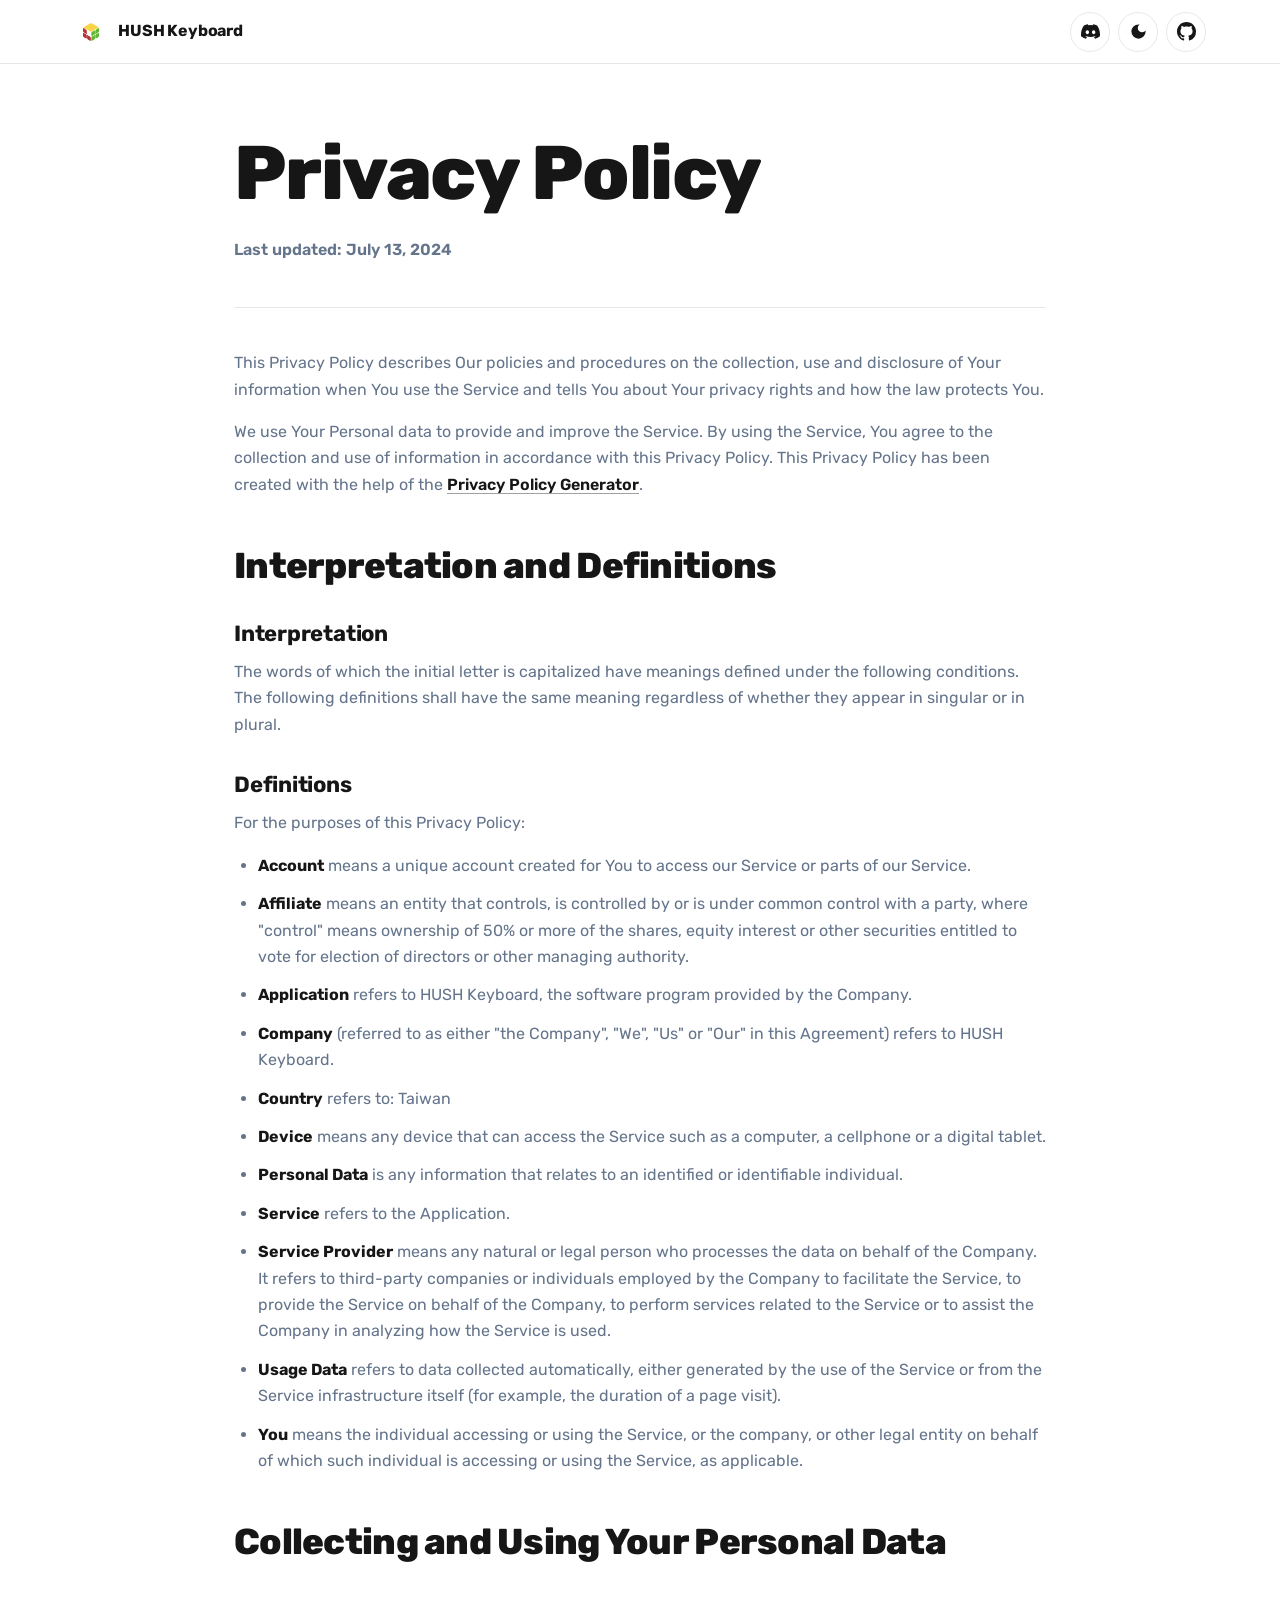
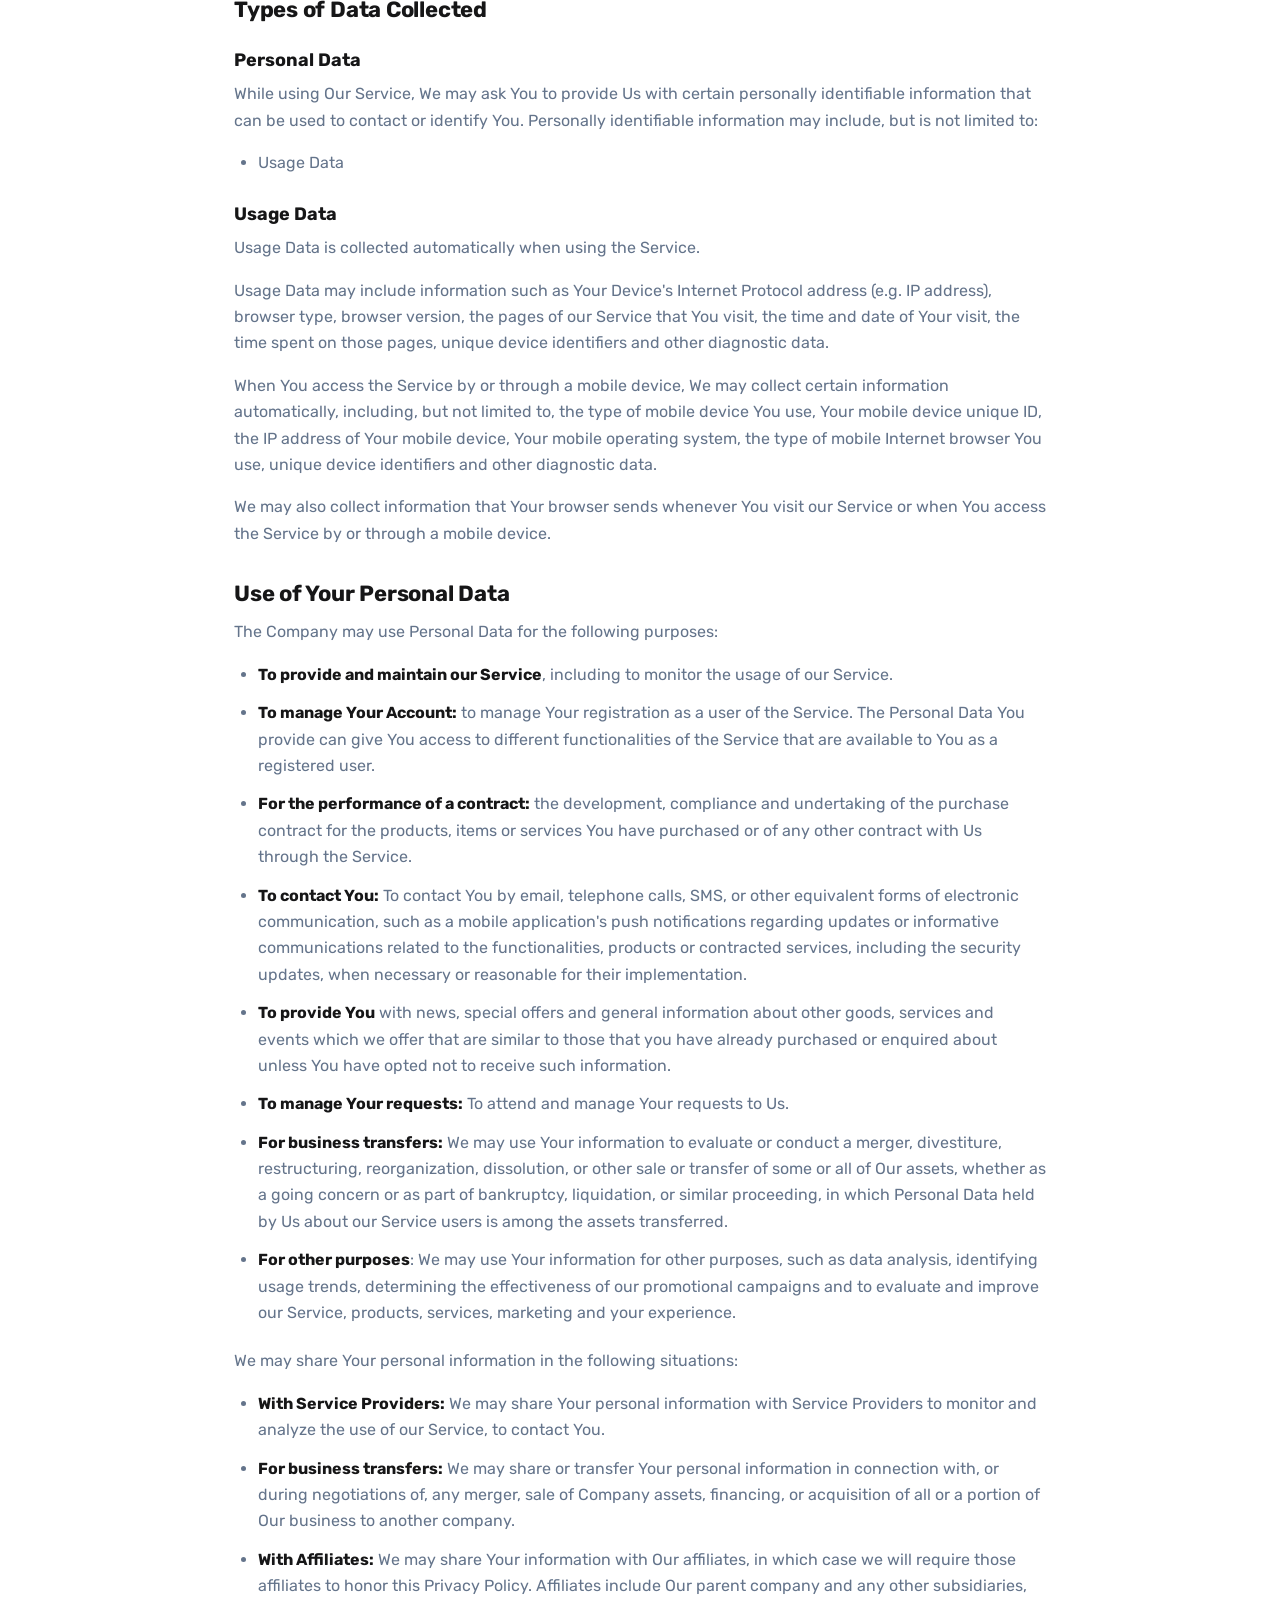
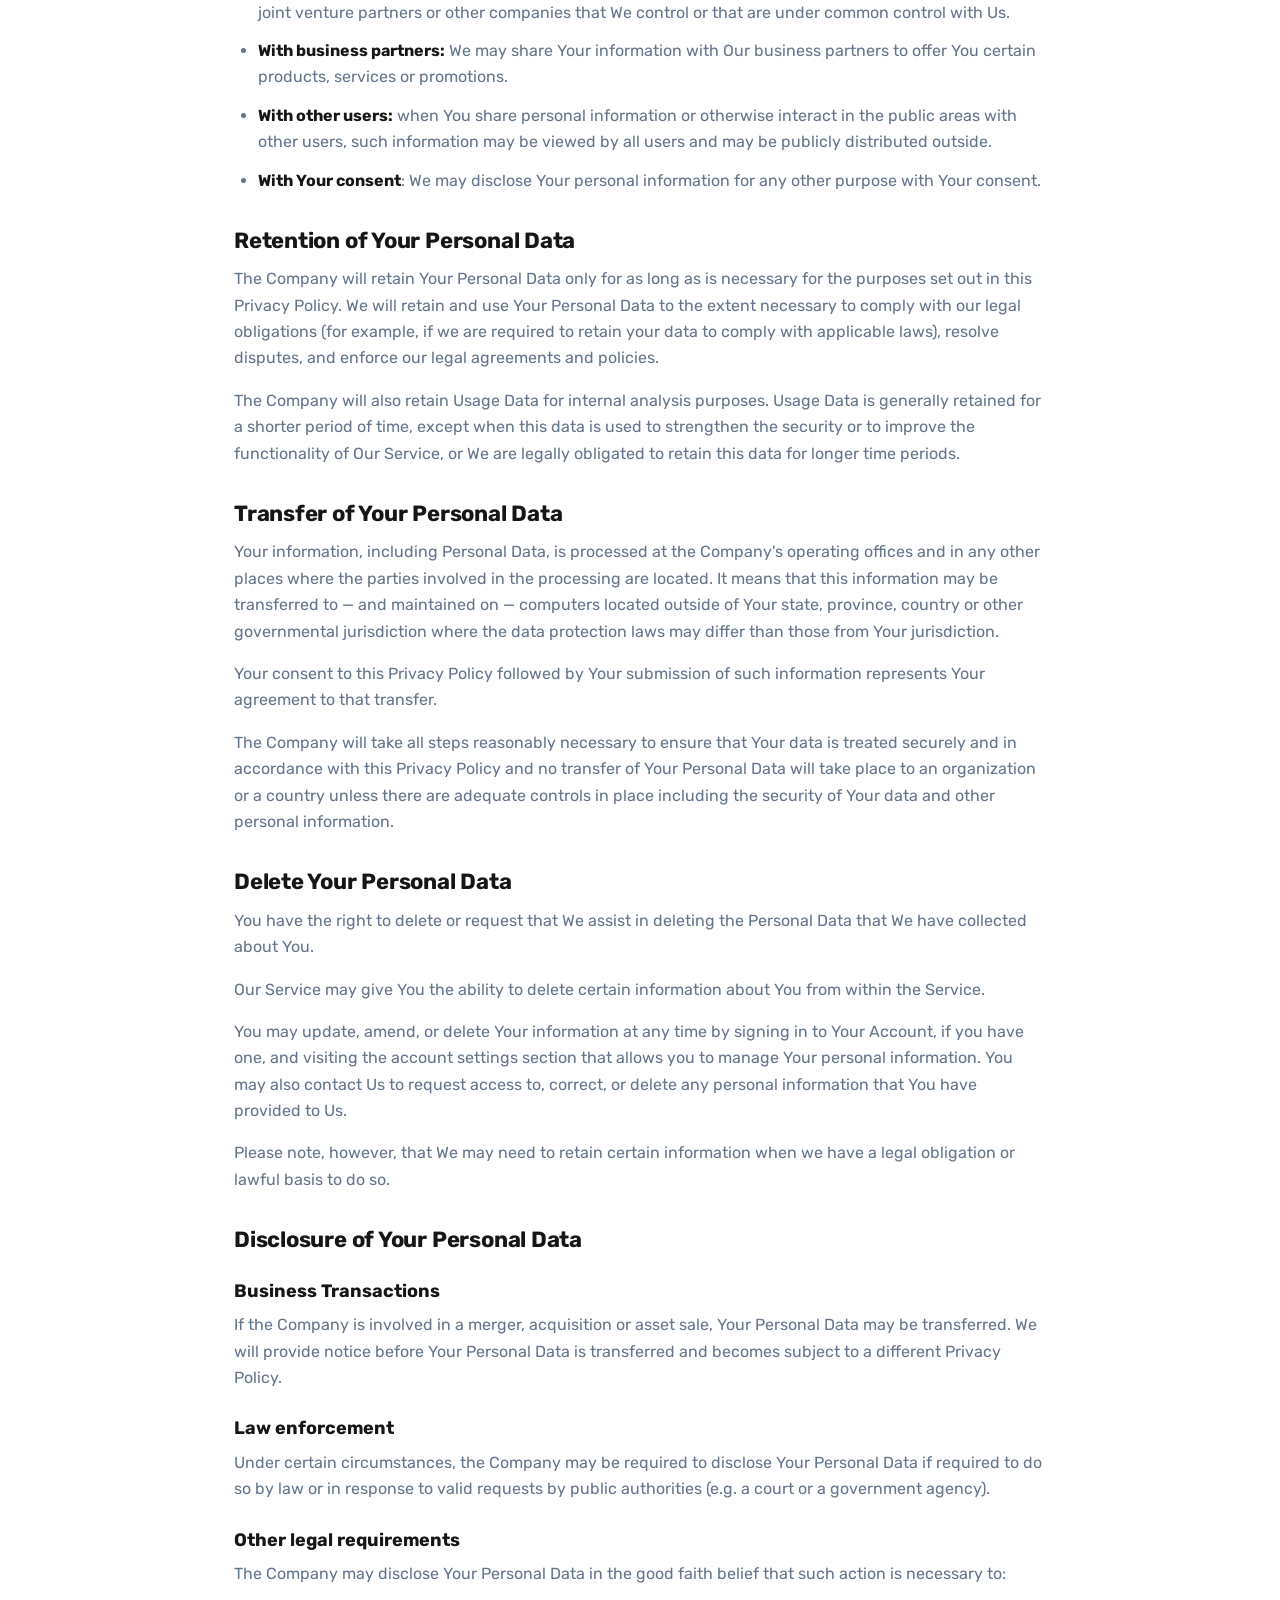
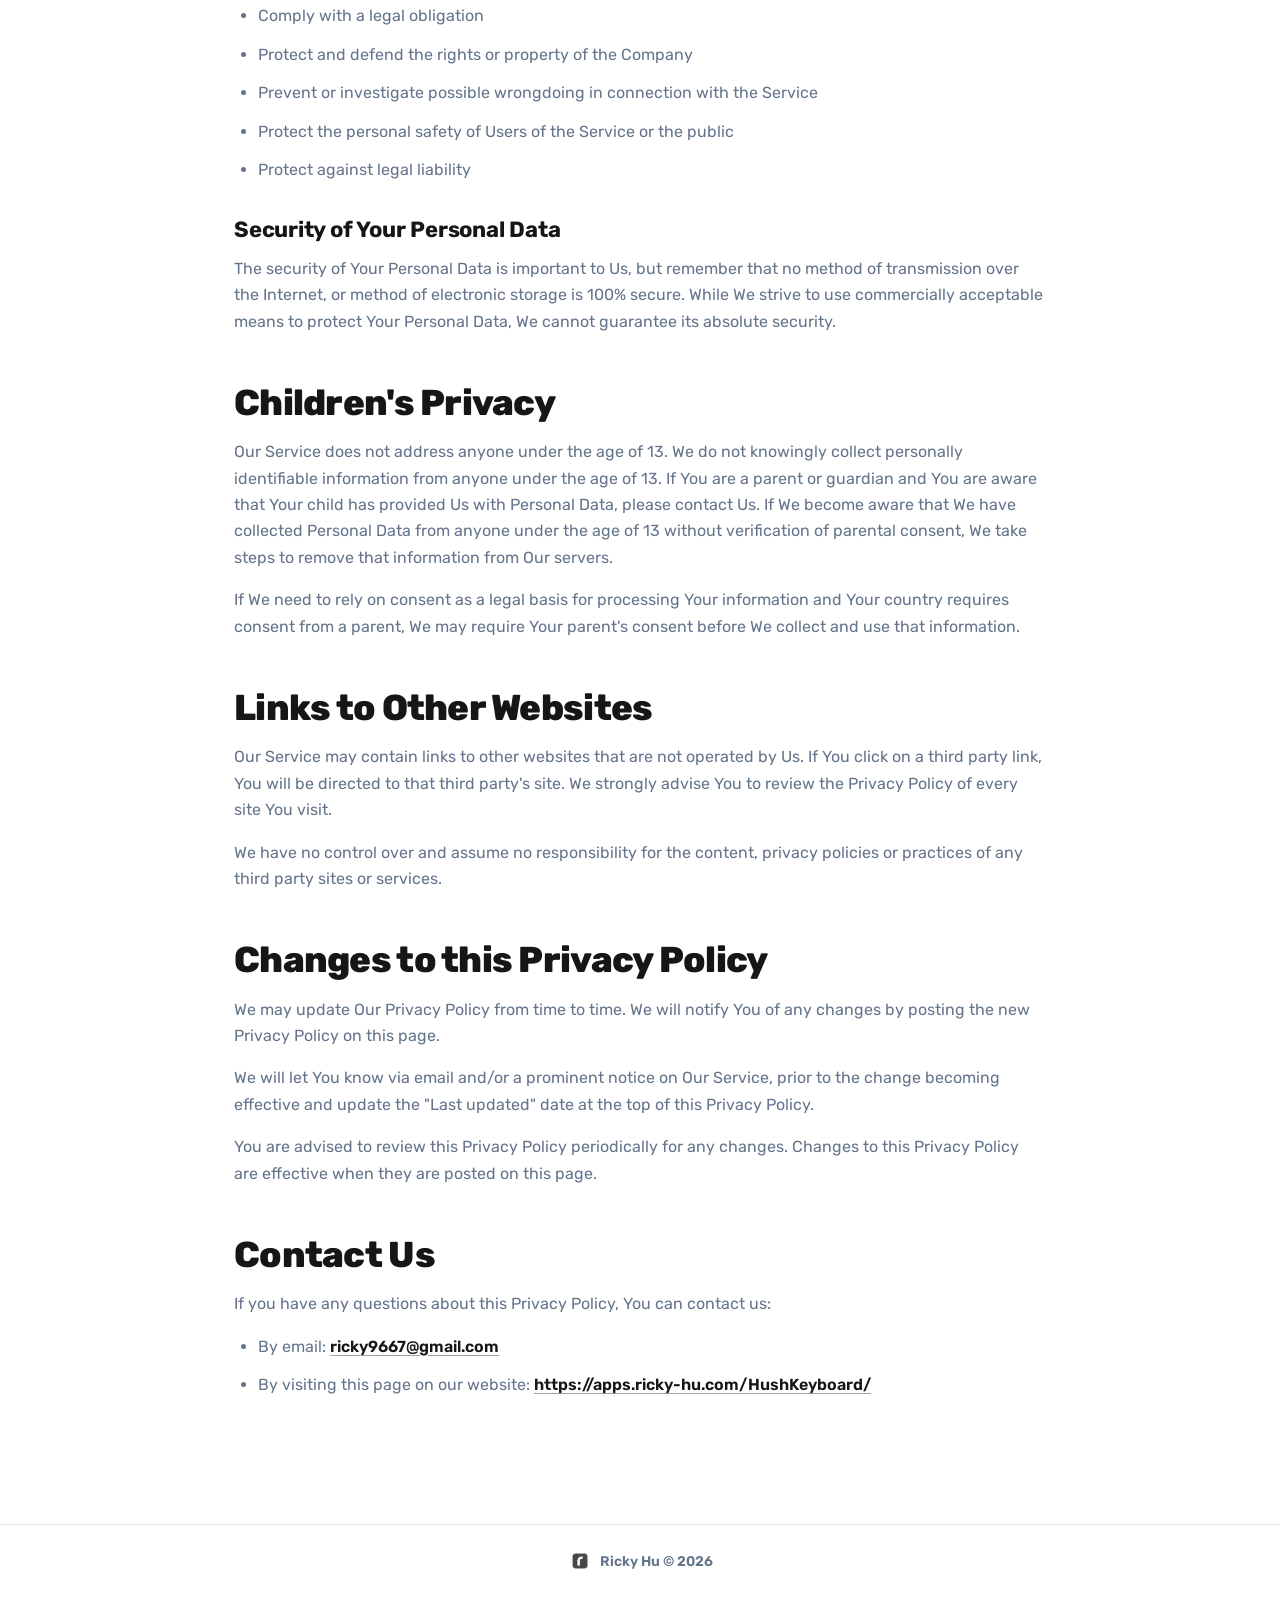
==== privacy-policy.html @ 712c488b "feat: implement privacy policy website from privacy-policy.md" ====
<!doctype html>
<html lang="en">

<head>
  <meta charset="utf-8" />
  <meta name="viewport" content="width=device-width, initial-scale=1" />
  <meta name="description" content="Privacy Policy for HUSH Keyboard, a Rubik's Cube notation keyboard for Android." />
  <meta name="theme-color" content="#ffffff" />
  <title>Privacy Policy — HUSH Keyboard</title>
  <link rel="icon" href="assets/icon.png" />
  <link rel="preconnect" href="https://fonts.googleapis.com" />
  <link rel="preconnect" href="https://fonts.gstatic.com" crossorigin />
  <link href="https://fonts.googleapis.com/css2?family=Rubik:wght@400;600;700;800&display=swap" rel="stylesheet" />
  <style>
    :root {
      color-scheme: light;
      --bg: oklch(100% 0 89.88);
      --surface: oklch(98.42% 0.0034 247.86);
      --fg: oklch(20.06% 0.002 286.22);
      --muted: oklch(55.44% 0.0407 257.42);
      --border: oklch(92.76% 0.0058 264.53);
      --accent: oklch(29.39% 0.0036 286.18);
      --accent-on: oklch(100% 0 89.88);
      --font-display: "Rubik", system-ui, -apple-system, "Segoe UI", Arial, sans-serif;
      --font-body: "Rubik", system-ui, -apple-system, "Segoe UI", Arial, sans-serif;
      --space-2: 8px;
      --space-6: 24px;
      --tracking-display: -0.02em;
      --focus-ring: 0 0 0 2px var(--bg), 0 0 0 4px var(--accent);
      --container-max: 1180px;
      --container-gutter-desktop: 24px;
      --container-gutter-phone: 16px;
    }

    html[data-theme="dark"] {
      color-scheme: dark;
      --bg: oklch(0% 0 0);
      --surface: oklch(20.06% 0.002 286.22);
      --fg: oklch(98.42% 0.0034 247.86);
      --muted: oklch(74.39% 0.0298 254.06);
      --border: color-mix(in oklab, var(--fg), transparent 84%);
      --accent: oklch(100% 0 89.88);
      --accent-on: oklch(0% 0 0);
    }

    * {
      box-sizing: border-box;
    }

    html {
      scroll-behavior: smooth;
    }

    body {
      margin: 0;
      background: var(--bg);
      color: var(--fg);
      font: 400 16px/1.65 var(--font-body);
      -webkit-font-smoothing: antialiased;
      text-rendering: optimizeLegibility;
    }

    img {
      display: block;
      max-width: 100%;
    }

    a {
      color: inherit;
      -webkit-tap-highlight-color: transparent;
    }

    :focus-visible {
      outline: none;
      box-shadow: var(--focus-ring);
    }

    .site-header {
      position: sticky;
      top: 0;
      z-index: 20;
      height: 64px;
      border-bottom: 1px solid var(--border);
      background: color-mix(in oklab, var(--bg), transparent 12%);
      backdrop-filter: blur(14px);
      -webkit-backdrop-filter: blur(14px);
    }

    .header-inner {
      width: min(100%, var(--container-max));
      height: 100%;
      margin: auto;
      padding: 0 24px;
      display: flex;
      align-items: center;
      justify-content: space-between;
    }

    .brand {
      display: inline-flex;
      align-items: center;
      gap: 10px;
      text-decoration: none;
      font-weight: 700;
      letter-spacing: -0.01em;
    }

    .brand img {
      width: 34px;
      height: 34px;
    }

    .header-actions {
      display: flex;
      gap: 8px;
    }

    .icon-button {
      width: 40px;
      height: 40px;
      display: grid;
      place-items: center;
      border: 1px solid var(--border);
      border-radius: 50%;
      background: transparent;
      color: var(--fg);
      cursor: pointer;
      transition: background 150ms, transform 150ms;
    }

    .icon-button:hover {
      background: var(--surface);
      transform: translateY(-1px);
    }

    .icon-button .icon {
      width: 19px;
      height: 19px;
      line-height: 1;
    }

    main {
      width: min(100%, 860px);
      margin: auto;
      padding: 72px 24px 104px;
    }

    .policy-header {
      margin-bottom: 42px;
      padding-bottom: 28px;
      border-bottom: 1px solid var(--border);
    }

    .policy-header h1 {
      margin: 0;
      font: 800 clamp(42px, 7vw, 76px)/0.98 var(--font-display);
      letter-spacing: var(--tracking-display);
      text-wrap: balance;
    }

    .policy-updated {
      margin: 44px 0 0;
      color: var(--muted);
      font-weight: 600;
    }

    .policy-content h2 {
      margin: 48px 0 16px;
      font: 800 clamp(26px, 3vw, 36px)/1.12 var(--font-display);
      letter-spacing: var(--tracking-display);
      text-wrap: balance;
    }

    .policy-content h3 {
      margin: 34px 0 12px;
      font-size: 22px;
      line-height: 1.2;
      letter-spacing: -0.01em;
    }

    .policy-content h4 {
      margin: 26px 0 10px;
      font-size: 18px;
      line-height: 1.25;
    }

    .policy-content p,
    .policy-content li {
      color: var(--muted);
    }

    .policy-content p {
      margin: 0 0 16px;
    }

    .policy-content ul {
      margin: 0 0 22px;
      padding-left: 24px;
    }

    .policy-content li {
      margin: 0 0 12px;
    }

    .policy-content strong {
      color: var(--fg);
      font-weight: 700;
    }

    .policy-content a {
      color: var(--fg);
      font-weight: 600;
      text-decoration-color: color-mix(in oklab, var(--fg), transparent 60%);
      text-underline-offset: 3px;
    }

    .site-footer {
      display: flex;
      align-items: center;
      justify-content: center;
      gap: var(--space-2);
      border-top: 1px solid var(--border);
      padding: var(--space-6) var(--container-gutter-desktop);
      color: var(--muted);
      font-family: var(--font-body);
      font-size: 14px;
      font-weight: 600;
    }

    .site-footer img {
      width: auto;
      height: 24px;
      opacity: .72;
    }

    .site-footer p {
      margin: 0;
    }

    .site-footer a {
      color: inherit;
      text-decoration: none;
    }

    .site-footer a:hover {
      color: var(--fg);
    }

    @media (max-width: 640px) {
      .site-header {
        height: 58px;
      }

      .header-inner {
        padding-inline: 16px;
      }

      .brand span {
        display: none;
      }

      main {
        padding: 48px 16px 80px;
      }

      .site-footer {
        padding-inline: var(--container-gutter-phone);
      }
    }

    @media (prefers-reduced-motion: reduce) {
      html {
        scroll-behavior: auto;
      }

      *,
      *::before,
      *::after {
        animation-duration: .01ms !important;
        animation-delay: 0ms !important;
        transition-duration: .01ms !important;
      }

      .icon-button:hover {
        transform: none;
      }
    }
  </style>
</head>

<body>
  <header class="site-header" data-od-id="header">
    <div class="header-inner">
      <a class="brand" href="index.html" aria-label="HUSH Keyboard home">
        <img src="assets/icon.png" alt="" />
        <span>HUSH Keyboard</span>
      </a>
      <div class="header-actions">
        <a class="icon-button" href="https://discord.com/invite/GjfMKprt7q" target="_blank" rel="noopener noreferrer"
          aria-label="Join our Discord">
          <svg class="icon" viewBox="0 0 16 16" aria-hidden="true">
            <path fill="currentColor"
              d="M13.545 2.907a13.2 13.2 0 0 0-3.257-1.011a.05.05 0 0 0-.052.025c-.141.25-.297.577-.406.833a12.2 12.2 0 0 0-3.658 0a8 8 0 0 0-.412-.833a.05.05 0 0 0-.052-.025c-1.125.194-2.22.534-3.257 1.011a.04.04 0 0 0-.021.018C.356 6.024-.213 9.047.066 12.032q.003.022.021.037a13.3 13.3 0 0 0 3.995 2.02a.05.05 0 0 0 .056-.019q.463-.63.818-1.329a.05.05 0 0 0-.01-.059l-.018-.011a9 9 0 0 1-1.248-.595a.05.05 0 0 1-.02-.066l.015-.019q.127-.095.248-.195a.05.05 0 0 1 .051-.007c2.619 1.196 5.454 1.196 8.041 0a.05.05 0 0 1 .053.007q.121.1.248.195a.05.05 0 0 1-.004.085a8 8 0 0 1-1.249.594a.05.05 0 0 0-.03.03a.05.05 0 0 0 .003.041c.24.465.515.909.817 1.329a.05.05 0 0 0 .056.019a13.2 13.2 0 0 0 4.001-2.02a.05.05 0 0 0 .021-.037c.334-3.451-.559-6.449-2.366-9.106a.03.03 0 0 0-.02-.019m-8.198 7.307c-.789 0-1.438-.724-1.438-1.612s.637-1.613 1.438-1.613c.807 0 1.45.73 1.438 1.613c0 .888-.637 1.612-1.438 1.612m5.316 0c-.788 0-1.438-.724-1.438-1.612s.637-1.613 1.438-1.613c.807 0 1.451.73 1.438 1.613c0 .888-.631 1.612-1.438 1.612" />
          </svg>
        </a>
        <button class="icon-button" id="theme-toggle" type="button" aria-label="Switch to dark theme"
          aria-pressed="false">
          <svg class="icon" id="theme-icon" viewBox="0 0 24 24" aria-hidden="true">
            <path fill="currentColor"
              d="M12 21q-3.75 0-6.375-2.625T3 12t2.625-6.375T12 3q.35 0 .688.025t.662.075q-1.025.725-1.638 1.888T11.1 7.5q0 2.25 1.575 3.825T16.5 12.9q1.375 0 2.525-.613T20.9 10.65q.05.325.075.662T21 12q0 3.75-2.625 6.375T12 21" />
          </svg>
        </button>
        <a class="icon-button" href="https://github.com/ricky9667/HushKeyboard" target="_blank"
          rel="noopener noreferrer" aria-label="View HUSH Keyboard on GitHub">
          <svg class="icon" viewBox="0 0 16 16" aria-hidden="true">
            <path fill="currentColor"
              d="M8 0C3.58 0 0 3.58 0 8c0 3.54 2.29 6.53 5.47 7.59c.4.07.55-.17.55-.38c0-.19-.01-.82-.01-1.49c-2.01.37-2.53-.49-2.69-.94c-.09-.23-.48-.94-.82-1.13c-.28-.15-.68-.52-.01-.53c.63-.01 1.08.58 1.23.82c.72 1.21 1.87.87 2.33.66c.07-.52.28-.87.51-1.07c-1.78-.2-3.64-.89-3.64-3.95c0-.87.31-1.59.82-2.15c-.08-.2-.36-1.02.08-2.12c0 0 .67-.21 2.2.82c.64-.18 1.32-.27 2-.27s1.36.09 2 .27c1.53-1.04 2.2-.82 2.2-.82c.44 1.1.16 1.92.08 2.12c.51.56.82 1.27.82 2.15c0 3.07-1.87 3.75-3.65 3.95c.29.25.54.73.54 1.48c0 1.07-.01 1.93-.01 2.2c0 .21.15.46.55.38A8.01 8.01 0 0 0 16 8c0-4.42-3.58-8-8-8" />
          </svg>
        </a>
      </div>
    </div>
  </header>

  <main>
    <article class="policy-content">
      <header class="policy-header">
        <h1>Privacy Policy</h1>
        <br />
        <p class="policy-updated">Last updated: July 13, 2024</p>
      </header>

      <p>This Privacy Policy describes Our policies and procedures on the collection, use and disclosure of Your
        information when You use the Service and tells You about Your privacy rights and how the law protects You.</p>
      <p>We use Your Personal data to provide and improve the Service. By using the Service, You agree to the collection
        and use of information in accordance with this Privacy Policy. This Privacy Policy has been created with the
        help of the <a href="https://www.termsfeed.com/privacy-policy-generator/" target="_blank"
          rel="noopener noreferrer">Privacy Policy Generator</a>.</p>

      <h2>Interpretation and Definitions</h2>
      <h3>Interpretation</h3>
      <p>The words of which the initial letter is capitalized have meanings defined under the following conditions. The
        following definitions shall have the same meaning regardless of whether they appear in singular or in plural.
      </p>

      <h3>Definitions</h3>
      <p>For the purposes of this Privacy Policy:</p>
      <ul>
        <li><strong>Account</strong> means a unique account created for You to access our Service or parts of our
          Service.</li>
        <li><strong>Affiliate</strong> means an entity that controls, is controlled by or is under common control with a
          party, where "control" means ownership of 50% or more of the shares, equity interest or other securities
          entitled to vote for election of directors or other managing authority.</li>
        <li><strong>Application</strong> refers to HUSH Keyboard, the software program provided by the Company.</li>
        <li><strong>Company</strong> (referred to as either "the Company", "We", "Us" or "Our" in this Agreement) refers
          to HUSH Keyboard.</li>
        <li><strong>Country</strong> refers to: Taiwan</li>
        <li><strong>Device</strong> means any device that can access the Service such as a computer, a cellphone or a
          digital tablet.</li>
        <li><strong>Personal Data</strong> is any information that relates to an identified or identifiable individual.
        </li>
        <li><strong>Service</strong> refers to the Application.</li>
        <li><strong>Service Provider</strong> means any natural or legal person who processes the data on behalf of the
          Company. It refers to third-party companies or individuals employed by the Company to facilitate the Service,
          to provide the Service on behalf of the Company, to perform services related to the Service or to assist the
          Company in analyzing how the Service is used.</li>
        <li><strong>Usage Data</strong> refers to data collected automatically, either generated by the use of the
          Service or from the Service infrastructure itself (for example, the duration of a page visit).</li>
        <li><strong>You</strong> means the individual accessing or using the Service, or the company, or other legal
          entity on behalf of which such individual is accessing or using the Service, as applicable.</li>
      </ul>

      <h2>Collecting and Using Your Personal Data</h2>
      <h3>Types of Data Collected</h3>
      <h4>Personal Data</h4>
      <p>While using Our Service, We may ask You to provide Us with certain personally identifiable information that can
        be used to contact or identify You. Personally identifiable information may include, but is not limited to:</p>
      <ul>
        <li>Usage Data</li>
      </ul>

      <h4>Usage Data</h4>
      <p>Usage Data is collected automatically when using the Service.</p>
      <p>Usage Data may include information such as Your Device's Internet Protocol address (e.g. IP address), browser
        type, browser version, the pages of our Service that You visit, the time and date of Your visit, the time spent
        on those pages, unique device identifiers and other diagnostic data.</p>
      <p>When You access the Service by or through a mobile device, We may collect certain information automatically,
        including, but not limited to, the type of mobile device You use, Your mobile device unique ID, the IP address
        of Your mobile device, Your mobile operating system, the type of mobile Internet browser You use, unique device
        identifiers and other diagnostic data.</p>
      <p>We may also collect information that Your browser sends whenever You visit our Service or when You access the
        Service by or through a mobile device.</p>

      <h3>Use of Your Personal Data</h3>
      <p>The Company may use Personal Data for the following purposes:</p>
      <ul>
        <li><strong>To provide and maintain our Service</strong>, including to monitor the usage of our Service.</li>
        <li><strong>To manage Your Account:</strong> to manage Your registration as a user of the Service. The Personal
          Data You provide can give You access to different functionalities of the Service that are available to You as
          a registered user.</li>
        <li><strong>For the performance of a contract:</strong> the development, compliance and undertaking of the
          purchase contract for the products, items or services You have purchased or of any other contract with Us
          through the Service.</li>
        <li><strong>To contact You:</strong> To contact You by email, telephone calls, SMS, or other equivalent forms of
          electronic communication, such as a mobile application's push notifications regarding updates or informative
          communications related to the functionalities, products or contracted services, including the security
          updates, when necessary or reasonable for their implementation.</li>
        <li><strong>To provide You</strong> with news, special offers and general information about other goods,
          services and events which we offer that are similar to those that you have already purchased or enquired about
          unless You have opted not to receive such information.</li>
        <li><strong>To manage Your requests:</strong> To attend and manage Your requests to Us.</li>
        <li><strong>For business transfers:</strong> We may use Your information to evaluate or conduct a merger,
          divestiture, restructuring, reorganization, dissolution, or other sale or transfer of some or all of Our
          assets, whether as a going concern or as part of bankruptcy, liquidation, or similar proceeding, in which
          Personal Data held by Us about our Service users is among the assets transferred.</li>
        <li><strong>For other purposes</strong>: We may use Your information for other purposes, such as data analysis,
          identifying usage trends, determining the effectiveness of our promotional campaigns and to evaluate and
          improve our Service, products, services, marketing and your experience.</li>
      </ul>

      <p>We may share Your personal information in the following situations:</p>
      <ul>
        <li><strong>With Service Providers:</strong> We may share Your personal information with Service Providers to
          monitor and analyze the use of our Service, to contact You.</li>
        <li><strong>For business transfers:</strong> We may share or transfer Your personal information in connection
          with, or during negotiations of, any merger, sale of Company assets, financing, or acquisition of all or a
          portion of Our business to another company.</li>
        <li><strong>With Affiliates:</strong> We may share Your information with Our affiliates, in which case we will
          require those affiliates to honor this Privacy Policy. Affiliates include Our parent company and any other
          subsidiaries, joint venture partners or other companies that We control or that are under common control with
          Us.</li>
        <li><strong>With business partners:</strong> We may share Your information with Our business partners to offer
          You certain products, services or promotions.</li>
        <li><strong>With other users:</strong> when You share personal information or otherwise interact in the public
          areas with other users, such information may be viewed by all users and may be publicly distributed outside.
        </li>
        <li><strong>With Your consent</strong>: We may disclose Your personal information for any other purpose with
          Your consent.</li>
      </ul>

      <h3>Retention of Your Personal Data</h3>
      <p>The Company will retain Your Personal Data only for as long as is necessary for the purposes set out in this
        Privacy Policy. We will retain and use Your Personal Data to the extent necessary to comply with our legal
        obligations (for example, if we are required to retain your data to comply with applicable laws), resolve
        disputes, and enforce our legal agreements and policies.</p>
      <p>The Company will also retain Usage Data for internal analysis purposes. Usage Data is generally retained for a
        shorter period of time, except when this data is used to strengthen the security or to improve the functionality
        of Our Service, or We are legally obligated to retain this data for longer time periods.</p>

      <h3>Transfer of Your Personal Data</h3>
      <p>Your information, including Personal Data, is processed at the Company's operating offices and in any other
        places where the parties involved in the processing are located. It means that this information may be
        transferred to — and maintained on — computers located outside of Your state, province, country or other
        governmental jurisdiction where the data protection laws may differ than those from Your jurisdiction.</p>
      <p>Your consent to this Privacy Policy followed by Your submission of such information represents Your agreement
        to that transfer.</p>
      <p>The Company will take all steps reasonably necessary to ensure that Your data is treated securely and in
        accordance with this Privacy Policy and no transfer of Your Personal Data will take place to an organization or
        a country unless there are adequate controls in place including the security of Your data and other personal
        information.</p>

      <h3>Delete Your Personal Data</h3>
      <p>You have the right to delete or request that We assist in deleting the Personal Data that We have collected
        about You.</p>
      <p>Our Service may give You the ability to delete certain information about You from within the Service.</p>
      <p>You may update, amend, or delete Your information at any time by signing in to Your Account, if you have one,
        and visiting the account settings section that allows you to manage Your personal information. You may also
        contact Us to request access to, correct, or delete any personal information that You have provided to Us.</p>
      <p>Please note, however, that We may need to retain certain information when we have a legal obligation or lawful
        basis to do so.</p>

      <h3>Disclosure of Your Personal Data</h3>
      <h4>Business Transactions</h4>
      <p>If the Company is involved in a merger, acquisition or asset sale, Your Personal Data may be transferred. We
        will provide notice before Your Personal Data is transferred and becomes subject to a different Privacy Policy.
      </p>
      <h4>Law enforcement</h4>
      <p>Under certain circumstances, the Company may be required to disclose Your Personal Data if required to do so by
        law or in response to valid requests by public authorities (e.g. a court or a government agency).</p>
      <h4>Other legal requirements</h4>
      <p>The Company may disclose Your Personal Data in the good faith belief that such action is necessary to:</p>
      <ul>
        <li>Comply with a legal obligation</li>
        <li>Protect and defend the rights or property of the Company</li>
        <li>Prevent or investigate possible wrongdoing in connection with the Service</li>
        <li>Protect the personal safety of Users of the Service or the public</li>
        <li>Protect against legal liability</li>
      </ul>

      <h3>Security of Your Personal Data</h3>
      <p>The security of Your Personal Data is important to Us, but remember that no method of transmission over the
        Internet, or method of electronic storage is 100% secure. While We strive to use commercially acceptable means
        to protect Your Personal Data, We cannot guarantee its absolute security.</p>

      <h2>Children's Privacy</h2>
      <p>Our Service does not address anyone under the age of 13. We do not knowingly collect personally identifiable
        information from anyone under the age of 13. If You are a parent or guardian and You are aware that Your child
        has provided Us with Personal Data, please contact Us. If We become aware that We have collected Personal Data
        from anyone under the age of 13 without verification of parental consent, We take steps to remove that
        information from Our servers.</p>
      <p>If We need to rely on consent as a legal basis for processing Your information and Your country requires
        consent from a parent, We may require Your parent's consent before We collect and use that information.</p>

      <h2>Links to Other Websites</h2>
      <p>Our Service may contain links to other websites that are not operated by Us. If You click on a third party
        link, You will be directed to that third party's site. We strongly advise You to review the Privacy Policy of
        every site You visit.</p>
      <p>We have no control over and assume no responsibility for the content, privacy policies or practices of any
        third party sites or services.</p>

      <h2>Changes to this Privacy Policy</h2>
      <p>We may update Our Privacy Policy from time to time. We will notify You of any changes by posting the new
        Privacy Policy on this page.</p>
      <p>We will let You know via email and/or a prominent notice on Our Service, prior to the change becoming effective
        and update the "Last updated" date at the top of this Privacy Policy.</p>
      <p>You are advised to review this Privacy Policy periodically for any changes. Changes to this Privacy Policy are
        effective when they are posted on this page.</p>

      <h2>Contact Us</h2>
      <p>If you have any questions about this Privacy Policy, You can contact us:</p>
      <ul>
        <li>By email: <a href="mailto:ricky9667@gmail.com">ricky9667@gmail.com</a></li>
        <li>By visiting this page on our website: <a href="https://github.com/ricky9667/HushKeyboard" target="_blank"
            rel="noopener noreferrer">https://apps.ricky-hu.com/HushKeyboard/</a></li>
      </ul>
    </article>
  </main>

  <footer class="site-footer" data-od-id="footer">
    <img src="assets/ricky-hu-logo.png" alt="Ricky Hu logo" />
    <p>
      <a href="https://ricky-hu.com" target="_blank" rel="noopener noreferrer">Ricky Hu</a>
      &copy; <span id="year"></span>
    </p>
  </footer>

  <script>
    (function () {
      var root = document.documentElement;
      var toggle = document.getElementById('theme-toggle');
      var icon = document.getElementById('theme-icon');
      var media = window.matchMedia('(prefers-color-scheme: dark)');
      var stored;
      var darkModeIcon = '<path fill="currentColor" d="M12 21q-3.75 0-6.375-2.625T3 12t2.625-6.375T12 3q.35 0 .688.025t.662.075q-1.025.725-1.638 1.888T11.1 7.5q0 2.25 1.575 3.825T16.5 12.9q1.375 0 2.525-.613T20.9 10.65q.05.325.075.662T21 12q0 3.75-2.625 6.375T12 21" />';
      var lightModeIcon = '<path fill="currentColor" d="M8.463 15.538Q7 14.075 7 12t1.463-3.537T12 7t3.538 1.463T17 12t-1.463 3.538T12 17t-3.537-1.463M5 13H1v-2h4zm18 0h-4v-2h4zM11 5V1h2v4zm0 18v-4h2v4zM6.4 7.75L3.875 5.325L5.3 3.85l2.4 2.5zm12.3 12.4l-2.425-2.525L17.6 16.25l2.525 2.425zM16.25 6.4l2.425-2.525L20.15 5.3l-2.5 2.4zM3.85 18.7l2.525-2.425L7.75 17.6l-2.425 2.525z" />';

      try { stored = localStorage.getItem('hush-theme'); } catch (_) { }

      function applyTheme(theme) {
        var dark = theme === 'dark';
        root.dataset.theme = theme;
        toggle.setAttribute('aria-pressed', String(dark));
        toggle.setAttribute('aria-label', dark ? 'Switch to light theme' : 'Switch to dark theme');
        icon.innerHTML = dark ? lightModeIcon : darkModeIcon;
        document.querySelector('meta[name="theme-color"]').setAttribute('content', dark ? '#000000' : '#ffffff');
      }

      applyTheme(stored === 'light' || stored === 'dark' ? stored : media.matches ? 'dark' : 'light');

      toggle.addEventListener('click', function () {
        var next = root.dataset.theme === 'dark' ? 'light' : 'dark';
        applyTheme(next);
        try { localStorage.setItem('hush-theme', next); } catch (_) { }
      });

      media.addEventListener('change', function (event) {
        try {
          if (localStorage.getItem('hush-theme')) return;
        } catch (_) { }
        applyTheme(event.matches ? 'dark' : 'light');
      });

      document.getElementById('year').textContent = new Date().getFullYear();
    })();
  </script>
</body>

</html>
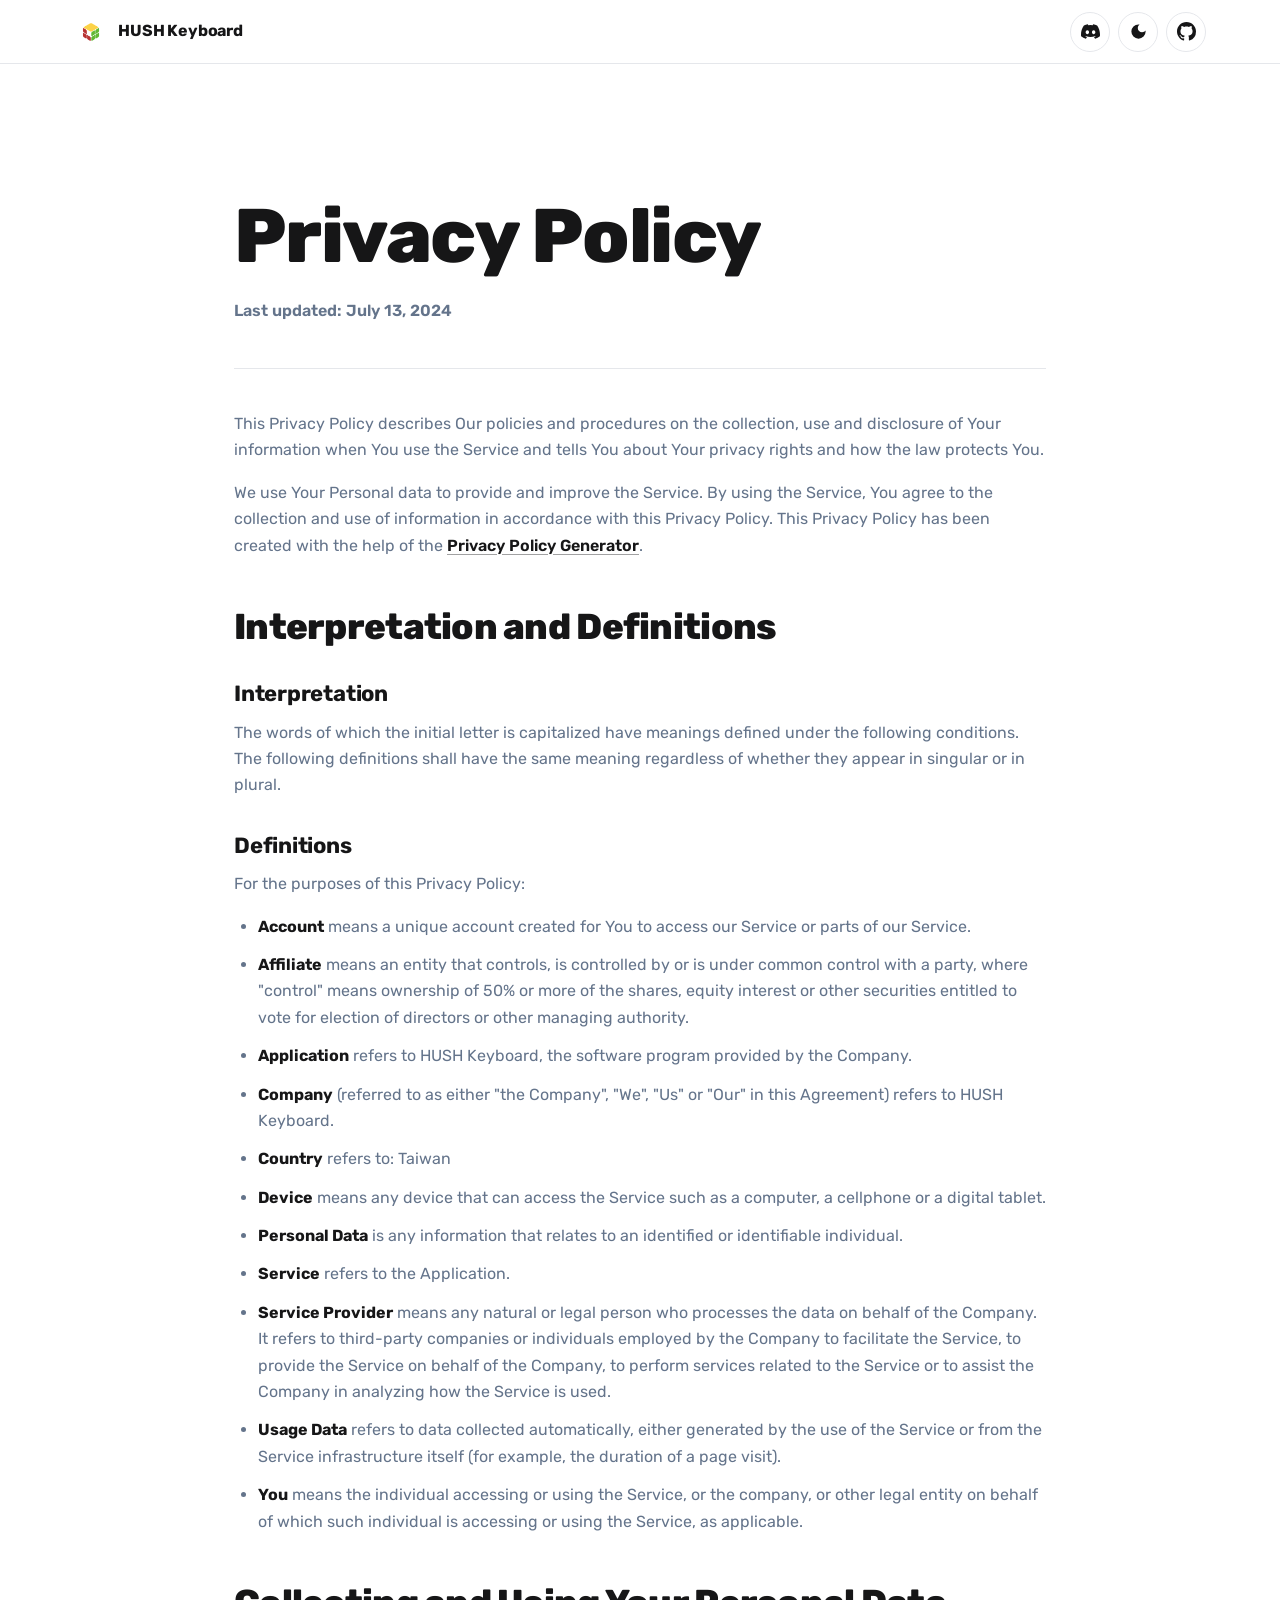
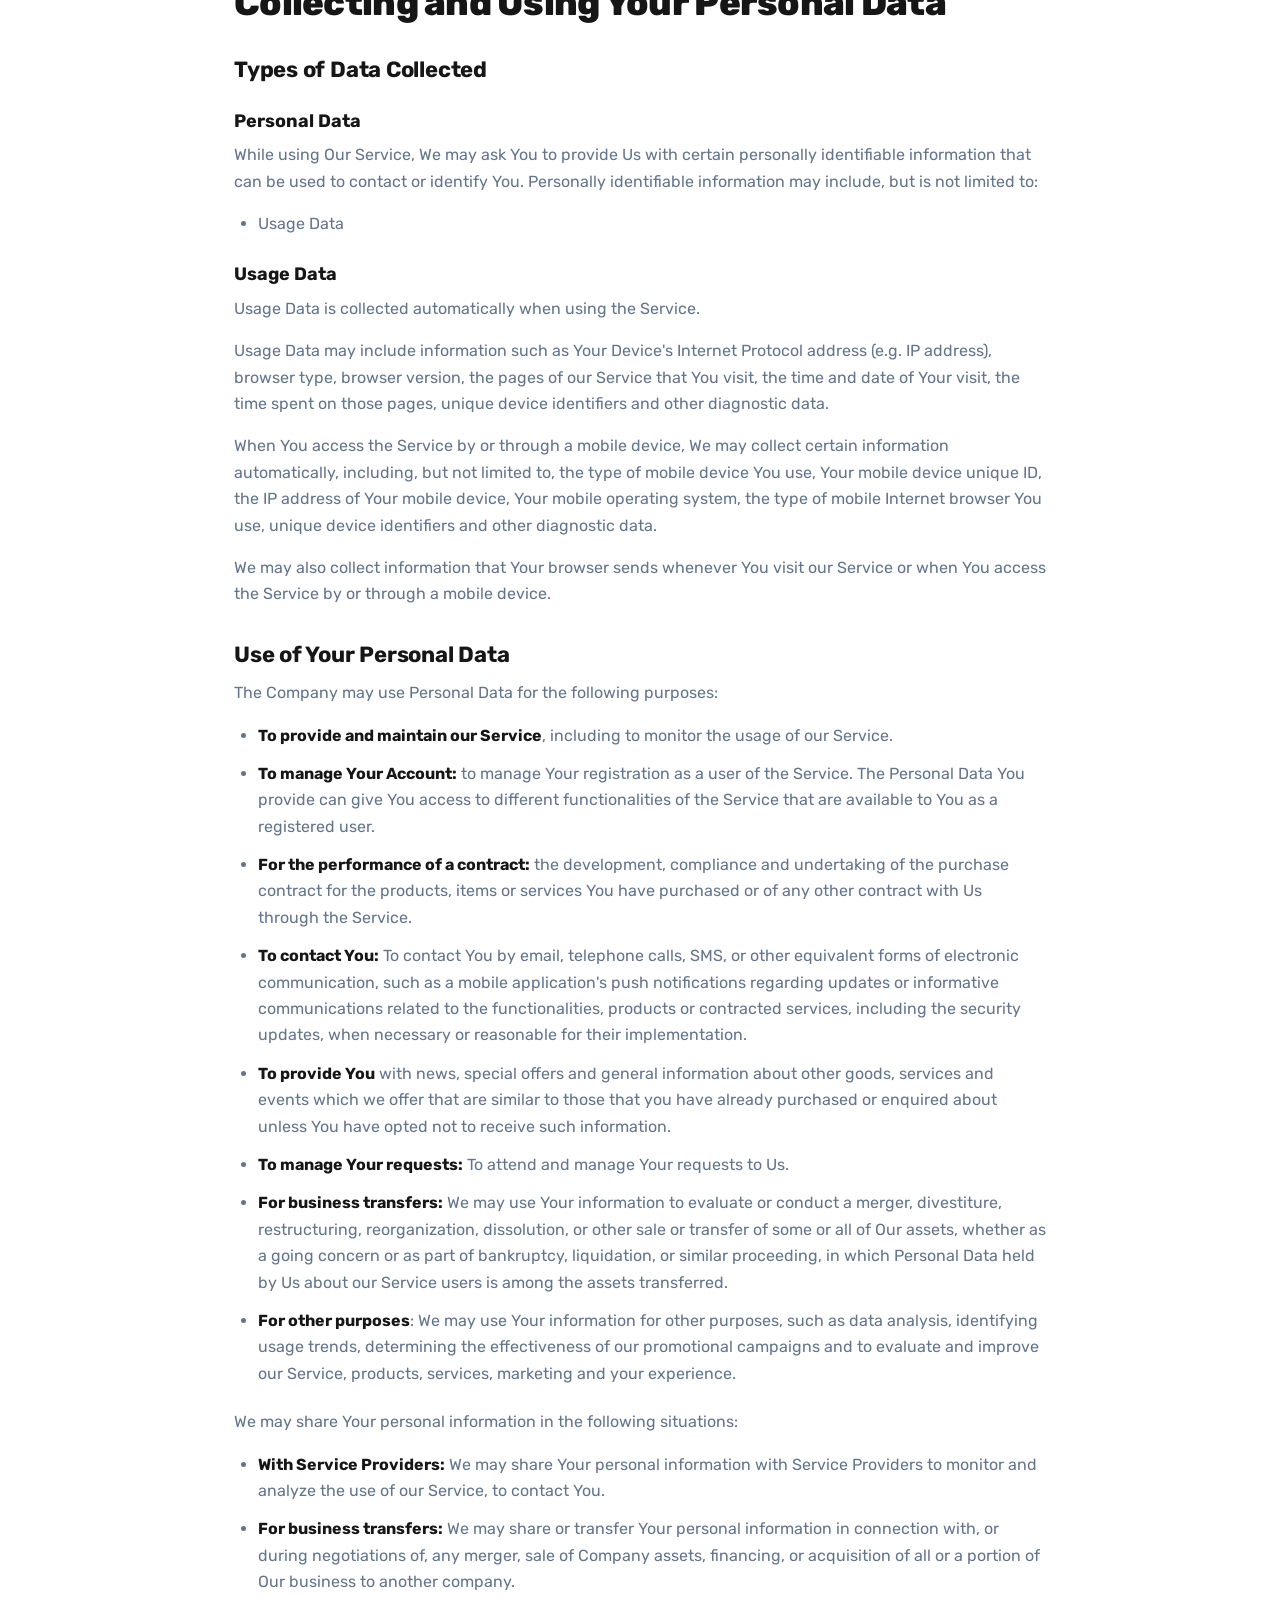
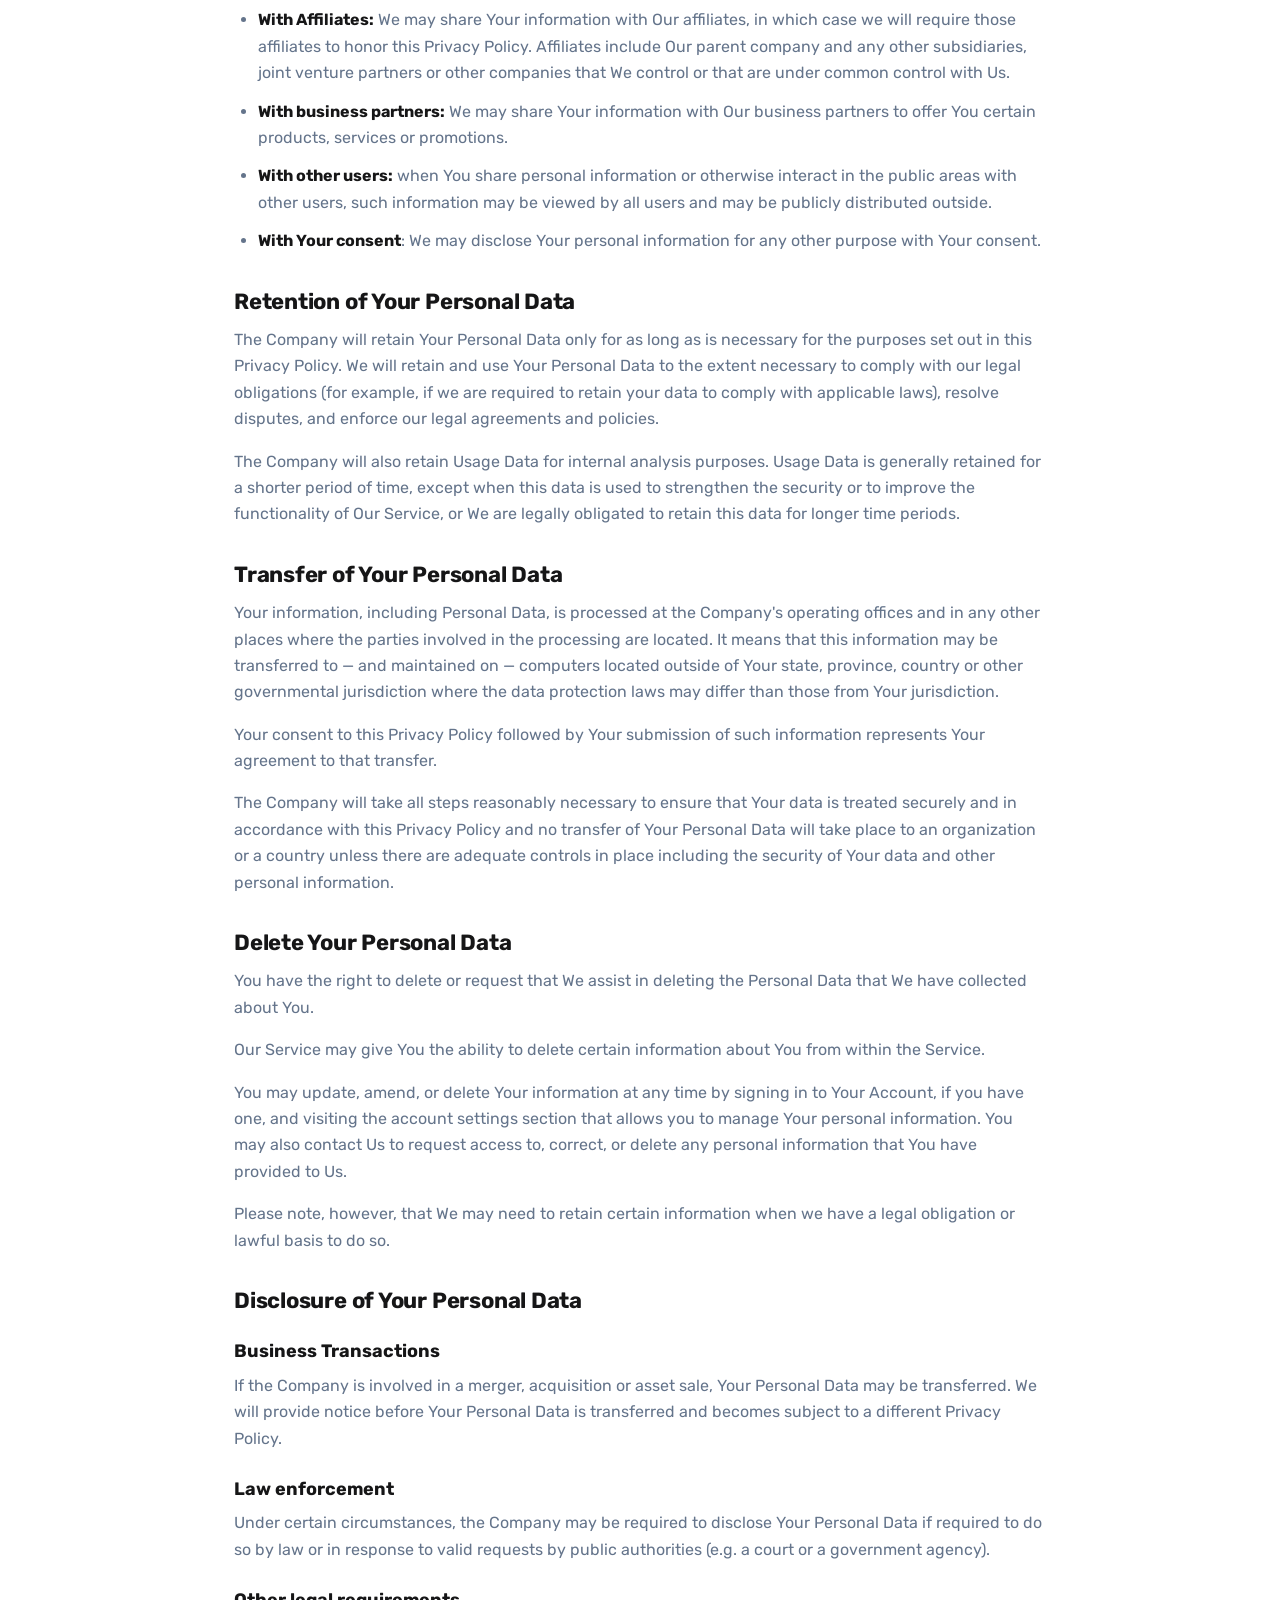
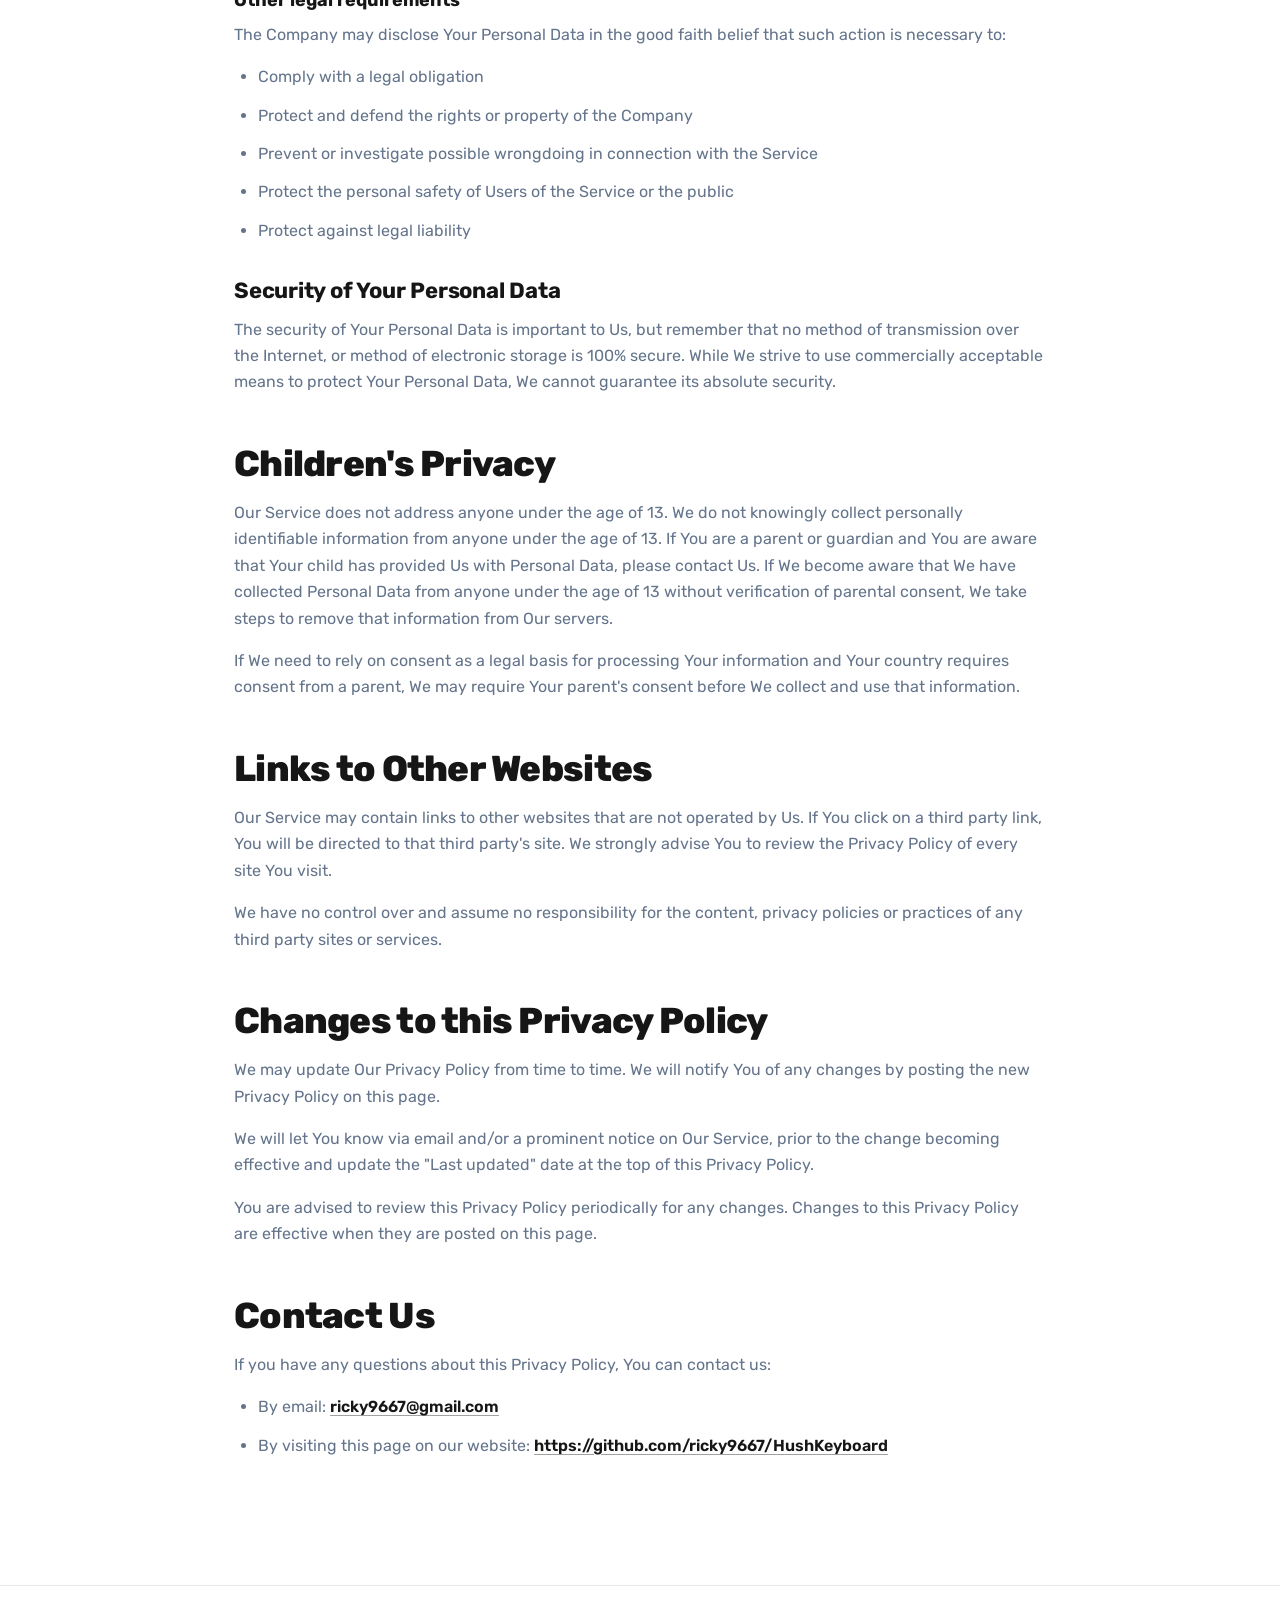
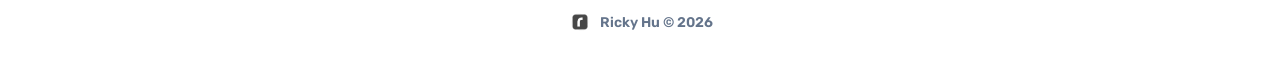
==== commit 3546c2fb: "refactor: extract reusable styles and code for homepage and privacy policy" ====
--- a/privacy-policy.html
+++ b/privacy-policy.html
@@ -11,132 +11,10 @@
   <link rel="preconnect" href="https://fonts.googleapis.com" />
   <link rel="preconnect" href="https://fonts.gstatic.com" crossorigin />
   <link href="https://fonts.googleapis.com/css2?family=Rubik:wght@400;600;700;800&display=swap" rel="stylesheet" />
+  <link rel="stylesheet" href="assets/site.css" />
   <style>
-    :root {
-      color-scheme: light;
-      --bg: oklch(100% 0 89.88);
-      --surface: oklch(98.42% 0.0034 247.86);
-      --fg: oklch(20.06% 0.002 286.22);
-      --muted: oklch(55.44% 0.0407 257.42);
-      --border: oklch(92.76% 0.0058 264.53);
-      --accent: oklch(29.39% 0.0036 286.18);
-      --accent-on: oklch(100% 0 89.88);
-      --font-display: "Rubik", system-ui, -apple-system, "Segoe UI", Arial, sans-serif;
-      --font-body: "Rubik", system-ui, -apple-system, "Segoe UI", Arial, sans-serif;
-      --space-2: 8px;
-      --space-6: 24px;
-      --tracking-display: -0.02em;
-      --focus-ring: 0 0 0 2px var(--bg), 0 0 0 4px var(--accent);
-      --container-max: 1180px;
-      --container-gutter-desktop: 24px;
-      --container-gutter-phone: 16px;
-    }
-
-    html[data-theme="dark"] {
-      color-scheme: dark;
-      --bg: oklch(0% 0 0);
-      --surface: oklch(20.06% 0.002 286.22);
-      --fg: oklch(98.42% 0.0034 247.86);
-      --muted: oklch(74.39% 0.0298 254.06);
-      --border: color-mix(in oklab, var(--fg), transparent 84%);
-      --accent: oklch(100% 0 89.88);
-      --accent-on: oklch(0% 0 0);
-    }
-
-    * {
-      box-sizing: border-box;
-    }
-
-    html {
-      scroll-behavior: smooth;
-    }
-
     body {
-      margin: 0;
-      background: var(--bg);
-      color: var(--fg);
       font: 400 16px/1.65 var(--font-body);
-      -webkit-font-smoothing: antialiased;
-      text-rendering: optimizeLegibility;
-    }
-
-    img {
-      display: block;
-      max-width: 100%;
-    }
-
-    a {
-      color: inherit;
-      -webkit-tap-highlight-color: transparent;
-    }
-
-    :focus-visible {
-      outline: none;
-      box-shadow: var(--focus-ring);
-    }
-
-    .site-header {
-      position: sticky;
-      top: 0;
-      z-index: 20;
-      height: 64px;
-      border-bottom: 1px solid var(--border);
-      background: color-mix(in oklab, var(--bg), transparent 12%);
-      backdrop-filter: blur(14px);
-      -webkit-backdrop-filter: blur(14px);
-    }
-
-    .header-inner {
-      width: min(100%, var(--container-max));
-      height: 100%;
-      margin: auto;
-      padding: 0 24px;
-      display: flex;
-      align-items: center;
-      justify-content: space-between;
-    }
-
-    .brand {
-      display: inline-flex;
-      align-items: center;
-      gap: 10px;
-      text-decoration: none;
-      font-weight: 700;
-      letter-spacing: -0.01em;
-    }
-
-    .brand img {
-      width: 34px;
-      height: 34px;
-    }
-
-    .header-actions {
-      display: flex;
-      gap: 8px;
-    }
-
-    .icon-button {
-      width: 40px;
-      height: 40px;
-      display: grid;
-      place-items: center;
-      border: 1px solid var(--border);
-      border-radius: 50%;
-      background: transparent;
-      color: var(--fg);
-      cursor: pointer;
-      transition: background 150ms, transform 150ms;
-    }
-
-    .icon-button:hover {
-      background: var(--surface);
-      transform: translateY(-1px);
-    }
-
-    .icon-button .icon {
-      width: 19px;
-      height: 19px;
-      line-height: 1;
     }
 
     main {
@@ -152,7 +30,7 @@
     }
 
     .policy-header h1 {
-      margin: 0;
+      margin-bottom: 24px;
       font: 800 clamp(42px, 7vw, 76px)/0.98 var(--font-display);
       letter-spacing: var(--tracking-display);
       text-wrap: balance;
@@ -214,75 +92,9 @@
       text-underline-offset: 3px;
     }
 
-    .site-footer {
-      display: flex;
-      align-items: center;
-      justify-content: center;
-      gap: var(--space-2);
-      border-top: 1px solid var(--border);
-      padding: var(--space-6) var(--container-gutter-desktop);
-      color: var(--muted);
-      font-family: var(--font-body);
-      font-size: 14px;
-      font-weight: 600;
-    }
-
-    .site-footer img {
-      width: auto;
-      height: 24px;
-      opacity: .72;
-    }
-
-    .site-footer p {
-      margin: 0;
-    }
-
-    .site-footer a {
-      color: inherit;
-      text-decoration: none;
-    }
-
-    .site-footer a:hover {
-      color: var(--fg);
-    }
-
     @media (max-width: 640px) {
-      .site-header {
-        height: 58px;
-      }
-
-      .header-inner {
-        padding-inline: 16px;
-      }
-
-      .brand span {
-        display: none;
-      }
-
       main {
         padding: 48px 16px 80px;
-      }
-
-      .site-footer {
-        padding-inline: var(--container-gutter-phone);
-      }
-    }
-
-    @media (prefers-reduced-motion: reduce) {
-      html {
-        scroll-behavior: auto;
-      }
-
-      *,
-      *::before,
-      *::after {
-        animation-duration: .01ms !important;
-        animation-delay: 0ms !important;
-        transition-duration: .01ms !important;
-      }
-
-      .icon-button:hover {
-        transform: none;
       }
     }
   </style>
@@ -325,7 +137,6 @@
     <article class="policy-content">
       <header class="policy-header">
         <h1>Privacy Policy</h1>
-        <br />
         <p class="policy-updated">Last updated: July 13, 2024</p>
       </header>
 
@@ -520,7 +331,7 @@
       <ul>
         <li>By email: <a href="mailto:ricky9667@gmail.com">ricky9667@gmail.com</a></li>
         <li>By visiting this page on our website: <a href="https://github.com/ricky9667/HushKeyboard" target="_blank"
-            rel="noopener noreferrer">https://apps.ricky-hu.com/HushKeyboard/</a></li>
+            rel="noopener noreferrer">https://github.com/ricky9667/HushKeyboard</a></li>
       </ul>
     </article>
   </main>
@@ -533,45 +344,7 @@
     </p>
   </footer>
 
-  <script>
-    (function () {
-      var root = document.documentElement;
-      var toggle = document.getElementById('theme-toggle');
-      var icon = document.getElementById('theme-icon');
-      var media = window.matchMedia('(prefers-color-scheme: dark)');
-      var stored;
-      var darkModeIcon = '<path fill="currentColor" d="M12 21q-3.75 0-6.375-2.625T3 12t2.625-6.375T12 3q.35 0 .688.025t.662.075q-1.025.725-1.638 1.888T11.1 7.5q0 2.25 1.575 3.825T16.5 12.9q1.375 0 2.525-.613T20.9 10.65q.05.325.075.662T21 12q0 3.75-2.625 6.375T12 21" />';
-      var lightModeIcon = '<path fill="currentColor" d="M8.463 15.538Q7 14.075 7 12t1.463-3.537T12 7t3.538 1.463T17 12t-1.463 3.538T12 17t-3.537-1.463M5 13H1v-2h4zm18 0h-4v-2h4zM11 5V1h2v4zm0 18v-4h2v4zM6.4 7.75L3.875 5.325L5.3 3.85l2.4 2.5zm12.3 12.4l-2.425-2.525L17.6 16.25l2.525 2.425zM16.25 6.4l2.425-2.525L20.15 5.3l-2.5 2.4zM3.85 18.7l2.525-2.425L7.75 17.6l-2.425 2.525z" />';
-
-      try { stored = localStorage.getItem('hush-theme'); } catch (_) { }
-
-      function applyTheme(theme) {
-        var dark = theme === 'dark';
-        root.dataset.theme = theme;
-        toggle.setAttribute('aria-pressed', String(dark));
-        toggle.setAttribute('aria-label', dark ? 'Switch to light theme' : 'Switch to dark theme');
-        icon.innerHTML = dark ? lightModeIcon : darkModeIcon;
-        document.querySelector('meta[name="theme-color"]').setAttribute('content', dark ? '#000000' : '#ffffff');
-      }
-
-      applyTheme(stored === 'light' || stored === 'dark' ? stored : media.matches ? 'dark' : 'light');
-
-      toggle.addEventListener('click', function () {
-        var next = root.dataset.theme === 'dark' ? 'light' : 'dark';
-        applyTheme(next);
-        try { localStorage.setItem('hush-theme', next); } catch (_) { }
-      });
-
-      media.addEventListener('change', function (event) {
-        try {
-          if (localStorage.getItem('hush-theme')) return;
-        } catch (_) { }
-        applyTheme(event.matches ? 'dark' : 'light');
-      });
-
-      document.getElementById('year').textContent = new Date().getFullYear();
-    })();
-  </script>
+  <script src="assets/site.js"></script>
 </body>
 
 </html>
--- a/assets/site.css
+++ b/assets/site.css
@@ -0,0 +1,204 @@
+:root {
+  color-scheme: light;
+  --bg: oklch(100% 0 89.88);
+  --surface: oklch(98.42% 0.0034 247.86);
+  --fg: oklch(20.06% 0.002 286.22);
+  --muted: oklch(55.44% 0.0407 257.42);
+  --border: oklch(92.76% 0.0058 264.53);
+  --accent: oklch(29.39% 0.0036 286.18);
+  --accent-on: oklch(100% 0 89.88);
+  --accent-hover: color-mix(in oklab, var(--accent), white 14%);
+  --accent-active: color-mix(in oklab, var(--accent), black 10%);
+  --font-display: "Rubik", system-ui, -apple-system, "Segoe UI", Arial, sans-serif;
+  --font-body: "Rubik", system-ui, -apple-system, "Segoe UI", Arial, sans-serif;
+  --space-2: 8px;
+  --space-6: 24px;
+  --tracking-display: -0.02em;
+  --radius-pill: 9999px;
+  --focus-ring: 0 0 0 2px var(--bg), 0 0 0 4px var(--accent);
+  --ease-standard: cubic-bezier(0.2, 0, 0, 1);
+  --container-max: 1180px;
+  --container-gutter-desktop: 24px;
+  --container-gutter-phone: 16px;
+}
+
+html[data-theme="dark"] {
+  color-scheme: dark;
+  --bg: oklch(0% 0 0);
+  --surface: oklch(20.06% 0.002 286.22);
+  --fg: oklch(98.42% 0.0034 247.86);
+  --muted: oklch(74.39% 0.0298 254.06);
+  --border: color-mix(in oklab, var(--fg), transparent 84%);
+  --accent: oklch(100% 0 89.88);
+  --accent-on: oklch(0% 0 0);
+  --accent-hover: color-mix(in oklab, var(--accent), black 10%);
+  --accent-active: color-mix(in oklab, var(--accent), black 18%);
+}
+
+* {
+  box-sizing: border-box;
+}
+
+html {
+  scroll-behavior: smooth;
+}
+
+body {
+  margin: 0;
+  background: var(--bg);
+  color: var(--fg);
+  font: 400 16px/1.55 var(--font-body);
+  -webkit-font-smoothing: antialiased;
+  text-rendering: optimizeLegibility;
+}
+
+img {
+  display: block;
+  max-width: 100%;
+}
+
+a {
+  color: inherit;
+}
+
+button,
+a {
+  -webkit-tap-highlight-color: transparent;
+}
+
+:focus-visible {
+  outline: none;
+  box-shadow: var(--focus-ring);
+}
+
+.site-header {
+  position: sticky;
+  top: 0;
+  z-index: 20;
+  height: 64px;
+  border-bottom: 1px solid var(--border);
+  background: color-mix(in oklab, var(--bg), transparent 12%);
+  backdrop-filter: blur(14px);
+  -webkit-backdrop-filter: blur(14px);
+}
+
+.header-inner {
+  width: min(100%, var(--container-max));
+  height: 100%;
+  margin: auto;
+  padding: 0 24px;
+  display: flex;
+  align-items: center;
+  justify-content: space-between;
+}
+
+.brand {
+  display: inline-flex;
+  align-items: center;
+  gap: 10px;
+  text-decoration: none;
+  font-weight: 700;
+  letter-spacing: -0.01em;
+}
+
+.brand img {
+  width: 34px;
+  height: 34px;
+}
+
+.header-actions {
+  display: flex;
+  gap: 8px;
+}
+
+.icon-button {
+  width: 40px;
+  height: 40px;
+  display: grid;
+  place-items: center;
+  border: 1px solid var(--border);
+  border-radius: 50%;
+  background: transparent;
+  color: var(--fg);
+  cursor: pointer;
+  transition: background 150ms, transform 150ms;
+}
+
+.icon-button:hover {
+  background: var(--surface);
+  transform: translateY(-1px);
+}
+
+.icon-button .icon {
+  width: 19px;
+  height: 19px;
+  line-height: 1;
+}
+
+.site-footer {
+  display: flex;
+  align-items: center;
+  justify-content: center;
+  gap: var(--space-2);
+  border-top: 1px solid var(--border);
+  padding: var(--space-6) var(--container-gutter-desktop);
+  color: var(--muted);
+  font-family: var(--font-body);
+  font-size: 14px;
+  font-weight: 600;
+}
+
+.site-footer img {
+  width: auto;
+  height: 24px;
+  opacity: .72;
+}
+
+.site-footer p {
+  margin: 0;
+}
+
+.site-footer a {
+  color: inherit;
+  text-decoration: none;
+}
+
+.site-footer a:hover {
+  color: var(--fg);
+}
+
+@media (max-width: 640px) {
+  .site-header {
+    height: 58px;
+  }
+
+  .header-inner {
+    padding-inline: 16px;
+  }
+
+  .brand span {
+    display: none;
+  }
+
+  .site-footer {
+    padding-inline: var(--container-gutter-phone);
+  }
+}
+
+@media (prefers-reduced-motion: reduce) {
+  html {
+    scroll-behavior: auto;
+  }
+
+  *,
+  *::before,
+  *::after {
+    animation-duration: .01ms !important;
+    animation-delay: 0ms !important;
+    transition-duration: .01ms !important;
+  }
+
+  .icon-button:hover {
+    transform: none;
+  }
+}
